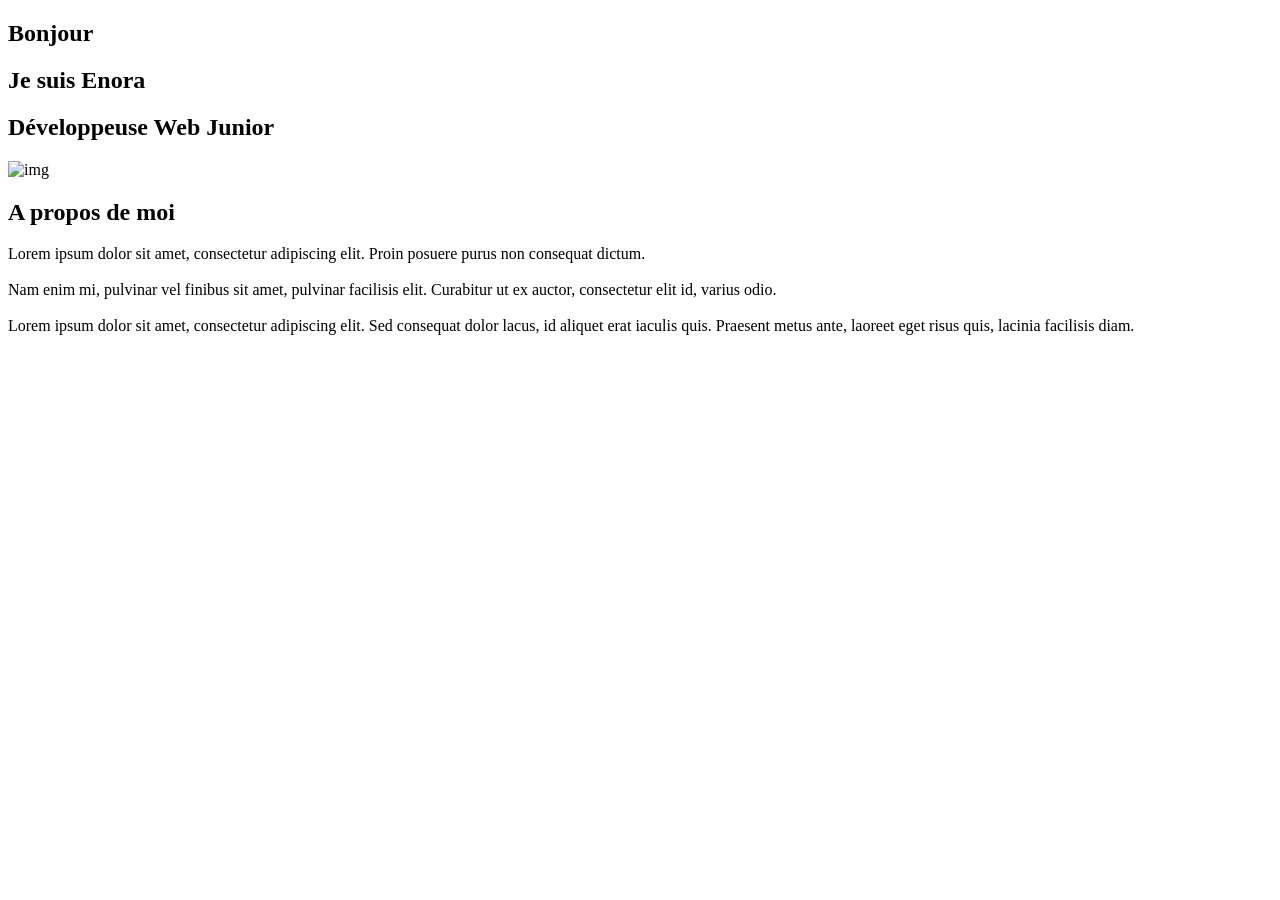
==== index.html @ c035933b "Add app.js, index.html and style.css" ====
<!DOCTYPE html>
<html lang="en">
<head>
    <meta charset="UTF-8">
    <meta http-equiv="X-UA-Compatible" content="IE=edge">
    <meta name="viewport" content="width=device-width, initial-scale=1.0">
    <link rel="stylesheet" href="style.css">
    <title>Enora Lafforgue - Portfolio</title>
</head>
<body>
    <!-- Hero Section -->
    <section id='hero'>
        <div class="hero container">
            <div>
                <h1>Bonjour</h1>
                <h1>Je suis Enora</h1>
                <h2>Développeuse Web Junior</h2>
            </div>
        </div>
    </section>
    <!-- End Hero Section -->

    <!-- About Section -->
    <section id="about">
        <div class="about container">
            <div class="col-lef">
                <div class="about-img">
                    <img src="./img/enora_lafforgue.JPG" alt="img">
                </div>
            </div>
            <div class="col-right">
                <h1 class="section-title">A propos de moi</h1>
                <p>Lorem ipsum dolor sit amet, consectetur adipiscing elit. 
                    Proin posuere purus non consequat dictum. <br><br>
                    Nam enim mi, pulvinar vel finibus sit amet, pulvinar facilisis elit. 
                    Curabitur ut ex auctor, consectetur elit id, varius odio.<br><br>
                    Lorem ipsum dolor sit amet, consectetur adipiscing elit. 
                    Sed consequat dolor lacus, id aliquet erat iaculis quis. 
                    Praesent metus ante, laoreet eget risus quis, lacinia facilisis diam. 
                </p>
            </div>
        </div>
    </section>
    <!-- End About Section -->
</body>
</html>
---- style.css ----
/* Hero Section */

/* End Hero Section */
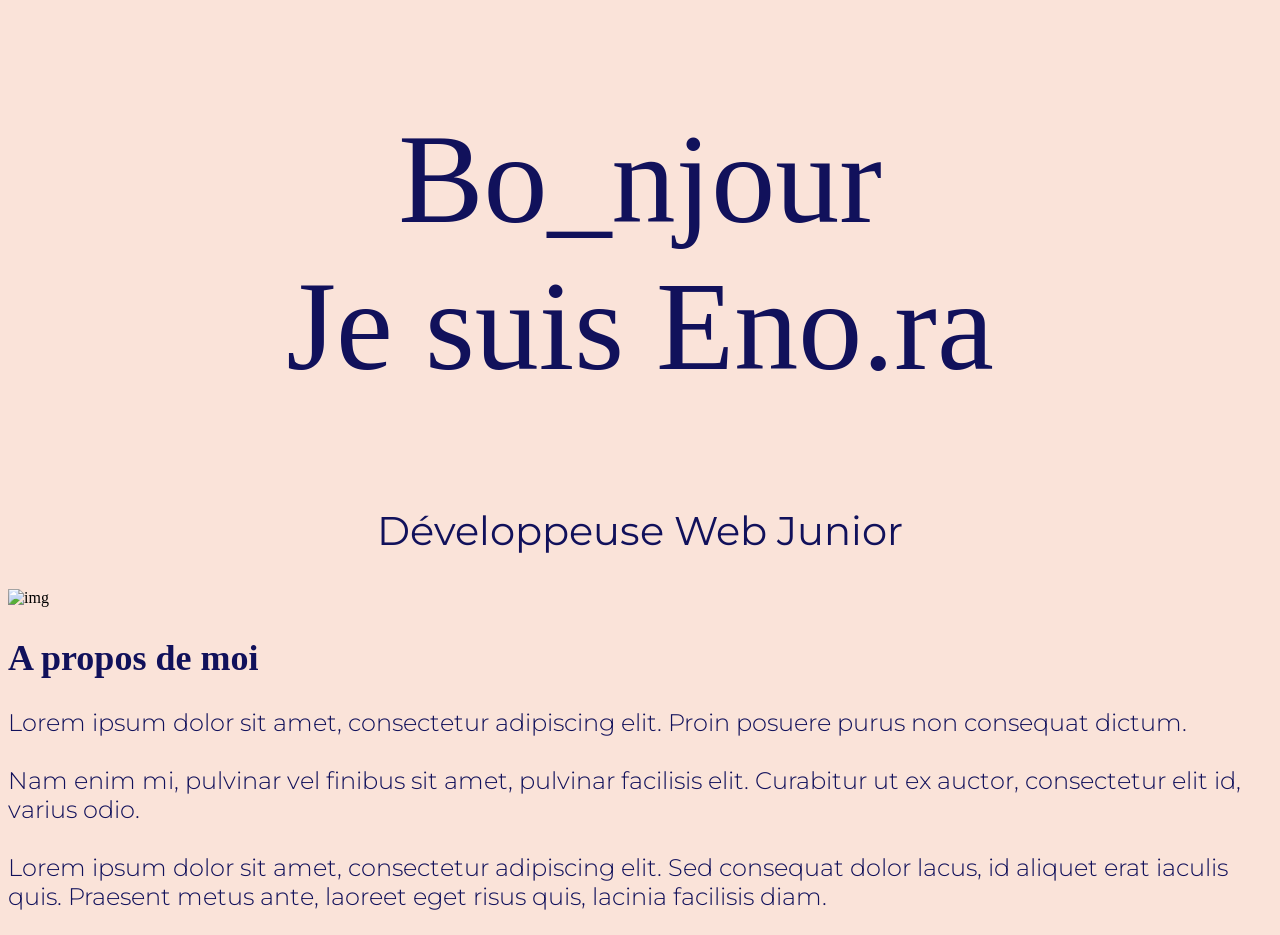
==== commit a752e25b: "Update index.html" ====
--- a/index.html
+++ b/index.html
@@ -12,8 +12,7 @@
     <section id='hero'>
         <div class="hero container">
             <div>
-                <h1>Bonjour</h1>
-                <h1>Je suis Enora</h1>
+                <h1>Bo_njour<br>Je suis Eno.ra</h1>
                 <h2>Développeuse Web Junior</h2>
             </div>
         </div>
@@ -42,5 +41,11 @@
         </div>
     </section>
     <!-- End About Section -->
+
+    <!-- Projects Section -->
+    <section id="projects">
+        
+    </section>
+    <!-- End Projects Section -->
 </body>
-</html>+</html>
--- a/style.css
+++ b/style.css
@@ -1,3 +1,68 @@
+@import url('https://fonts.googleapis.com/css2?family=Montserrat:wght@300;400;500;700&display=swap');
+
+/* Webfont: Reborn */
+@font-face {
+    font-family: 'Reborn';
+    src: url('./fonts/Reborn.eot'); /* IE9 Compat Modes */
+    src: url('./fonts/Reborn.eot?#iefix') format('embedded-opentype'), /* IE6-IE8 */
+         url('./fonts/Reborn.woff') format('woff'), /* Modern Browsers */
+         url('./fonts/Reborn.ttf') format('truetype'); /* Safari, Android, iOS */
+             font-style: normal;
+    font-weight: normal;
+    text-rendering: optimizeLegibility;
+}
+
+/* Webfont: Faune */
+@font-face {
+    font-family: 'Faune';
+    src: url('./fonts/faune.text-bold.ttf') format('truetype'); /* Safari, Android, iOS */
+             font-style: normal;
+    font-weight: normal;
+    text-rendering: optimizeLegibility;
+}
+body{
+    background: #FAE3D9;
+}
+
+
 /* Hero Section */
+#hero{
+    background-image: url("./img/bg.png");
+}
+#hero .hero{
+    max-width: 100%;
+    max-height: 100%;
+}
 
-/* End Hero Section */+#hero h1{
+    font-family: 'Reborn';
+    color: #11115B;
+    font-weight: 400;
+    font-size: 128px;
+    text-align: center;
+}
+
+#hero h2{
+    font-family: 'Montserrat', sans-serif;
+    color: #11115B;
+    font-weight: 400;
+    font-size: 40px;
+    text-align: center;
+}
+/* End Hero Section */
+
+/* About Section */
+#about h1{
+    font-family: 'Faune';
+    font-weight: 700;
+    font-size: 36px;
+    color: #11115B;
+}
+#about p{
+    font-family: 'Montserrat', sans-serif;
+    font-weight: 300;
+    font-size: 24px;
+    color: #11115B;
+}
+
+/* End About Section */
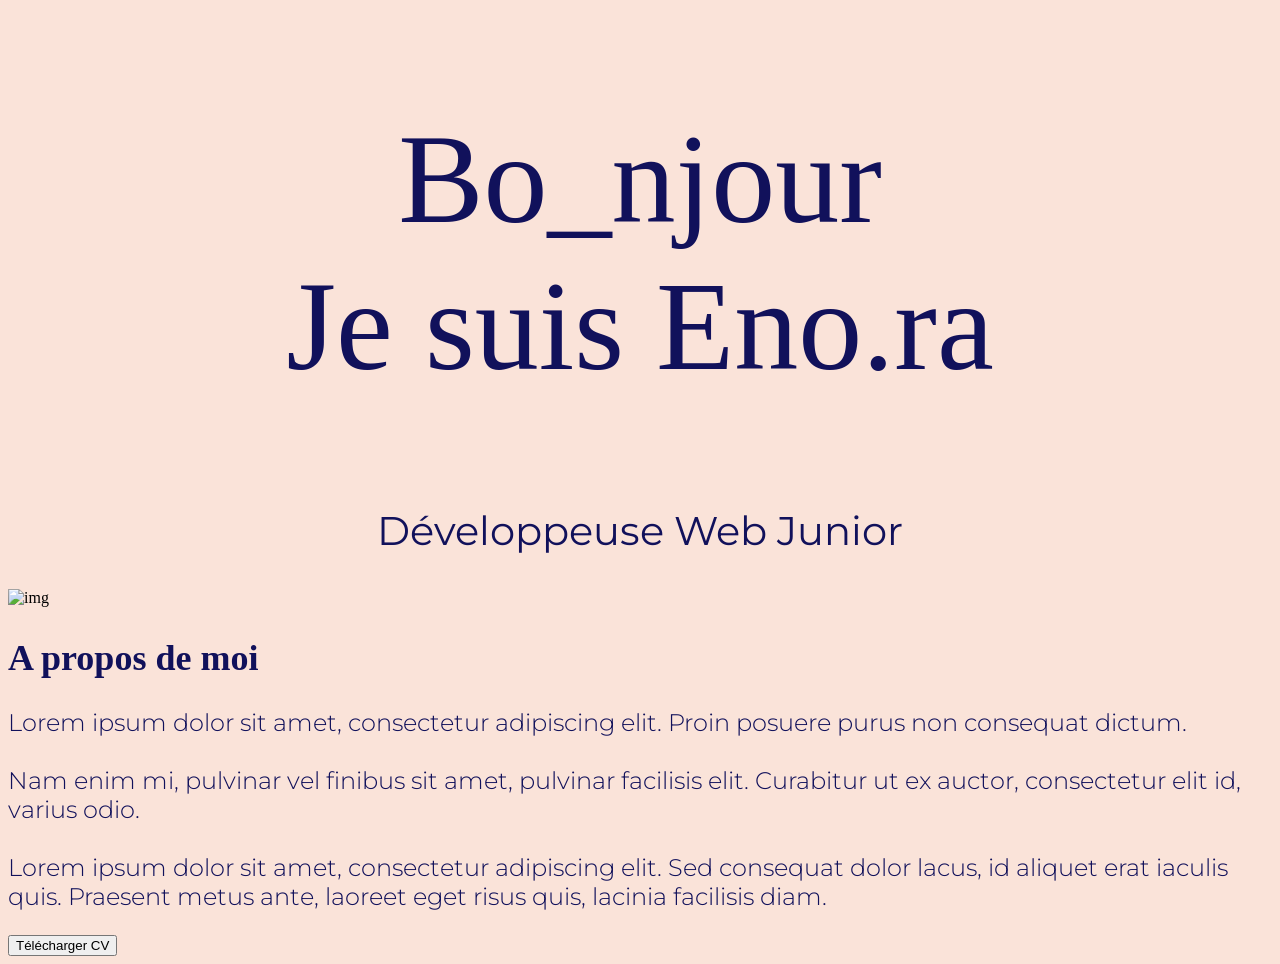
==== commit e5ed627e: "Update index.html" ====
--- a/index.html
+++ b/index.html
@@ -37,6 +37,7 @@
                     Sed consequat dolor lacus, id aliquet erat iaculis quis. 
                     Praesent metus ante, laoreet eget risus quis, lacinia facilisis diam. 
                 </p>
+                <button>Télécharger CV</button>
             </div>
         </div>
     </section>
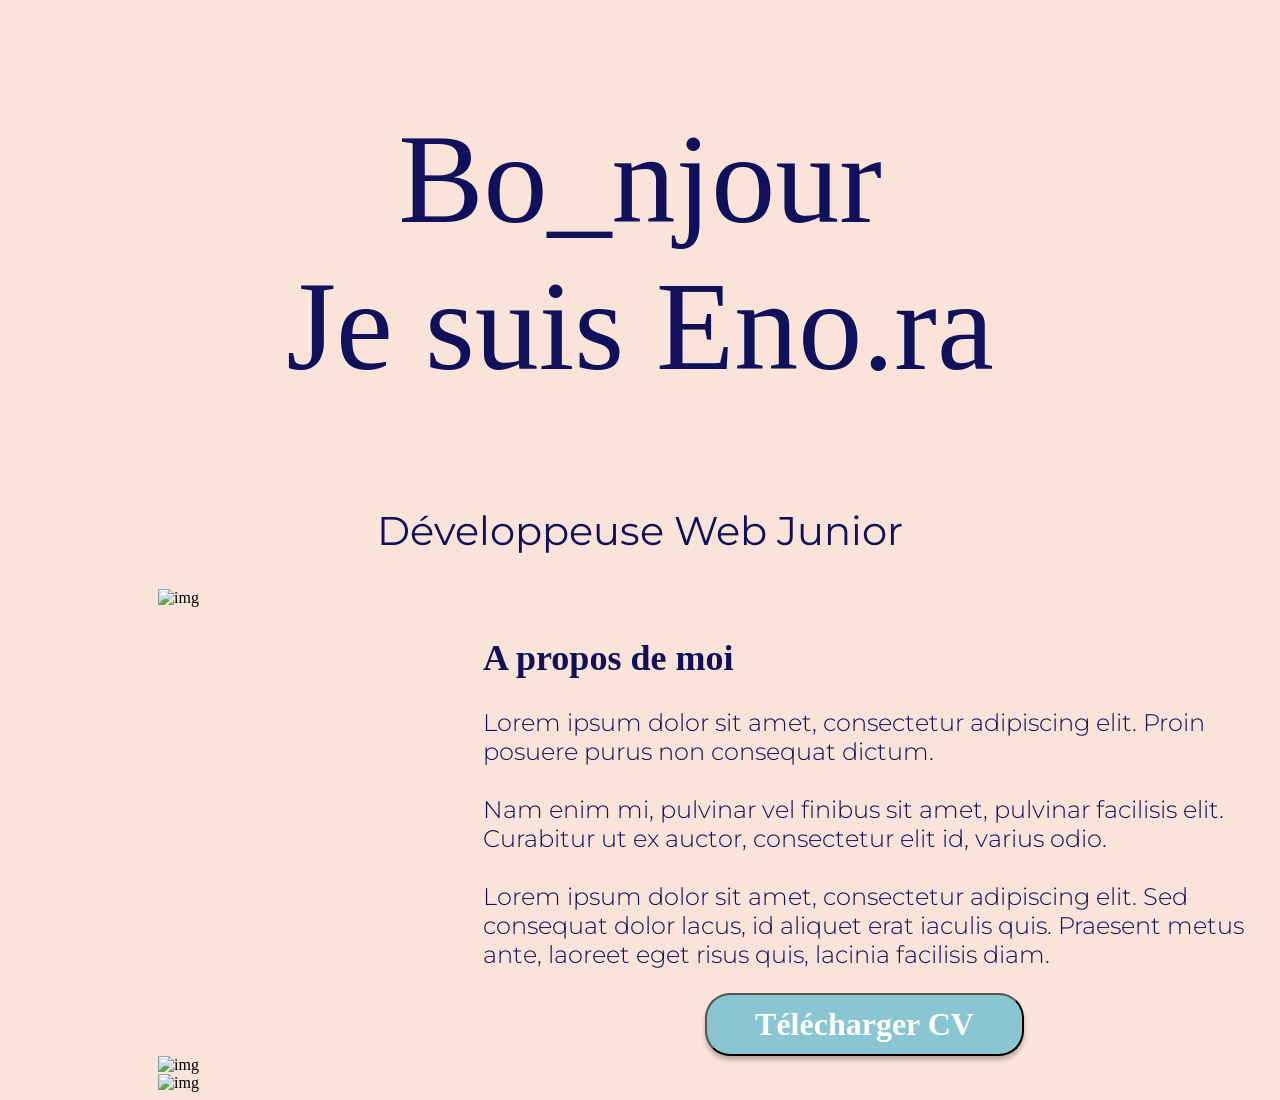
==== commit 540673cc: "Update index.html" ====
--- a/index.html
+++ b/index.html
@@ -22,22 +22,24 @@
     <!-- About Section -->
     <section id="about">
         <div class="about container">
-            <div class="col-lef">
-                <div class="about-img">
-                    <img src="./img/enora_lafforgue.JPG" alt="img">
-                </div>
+            <div class="about-img">
+                <img src="./img/enora_lafforgue.JPG" alt="img">
             </div>
-            <div class="col-right">
-                <h1 class="section-title">A propos de moi</h1>
-                <p>Lorem ipsum dolor sit amet, consectetur adipiscing elit. 
-                    Proin posuere purus non consequat dictum. <br><br>
-                    Nam enim mi, pulvinar vel finibus sit amet, pulvinar facilisis elit. 
-                    Curabitur ut ex auctor, consectetur elit id, varius odio.<br><br>
-                    Lorem ipsum dolor sit amet, consectetur adipiscing elit. 
-                    Sed consequat dolor lacus, id aliquet erat iaculis quis. 
-                    Praesent metus ante, laoreet eget risus quis, lacinia facilisis diam. 
-                </p>
-                <button>Télécharger CV</button>
+            <h1 class="section-title">A propos de moi</h1>
+            <p>Lorem ipsum dolor sit amet, consectetur adipiscing elit. 
+                Proin posuere purus non consequat dictum. <br><br>
+                Nam enim mi, pulvinar vel finibus sit amet, pulvinar facilisis elit. 
+                Curabitur ut ex auctor, consectetur elit id, varius odio.<br><br>
+                Lorem ipsum dolor sit amet, consectetur adipiscing elit. 
+                Sed consequat dolor lacus, id aliquet erat iaculis quis. 
+                Praesent metus ante, laoreet eget risus quis, lacinia facilisis diam. 
+            </p>
+            <button>Télécharger CV</button>
+            <div class="about-img">
+                <img src="./img/icons8-github-60.png" alt="img">
+            </div>
+            <div class="about-img">
+                <img src="./img/icons8-linkedin-entouré-50.png" alt="img">
             </div>
         </div>
     </section>
--- a/style.css
+++ b/style.css
@@ -27,7 +27,7 @@
 
 /* Hero Section */
 #hero{
-    background-image: url("./img/bg.png");
+    /*background-image: url("./img/bg.png");*/
 }
 #hero .hero{
     max-width: 100%;
@@ -52,17 +52,39 @@
 /* End Hero Section */
 
 /* About Section */
+#about .about-img{
+    height: 100%;
+    width:100%;
+    margin-left: 150px;
+    border-radius: 10px;
+}
+
 #about h1{
     font-family: 'Faune';
     font-weight: 700;
     font-size: 36px;
     color: #11115B;
+    margin-left: 475px;
 }
+
 #about p{
     font-family: 'Montserrat', sans-serif;
     font-weight: 300;
     font-size: 24px;
     color: #11115B;
+    margin-left: 475px;
 }
 
+#about button{
+    width: 319px;
+    height: 63px;
+    background-color: #8AC6D1;
+    box-shadow: 0px 4px 4px rgba(0, 0, 0, 0.25);
+    border-radius: 25px;
+    font-family: 'Faune';
+    font-weight: 700;
+    font-size: 32px;
+    color: white;
+    margin-left: 697px;
+}
 /* End About Section */
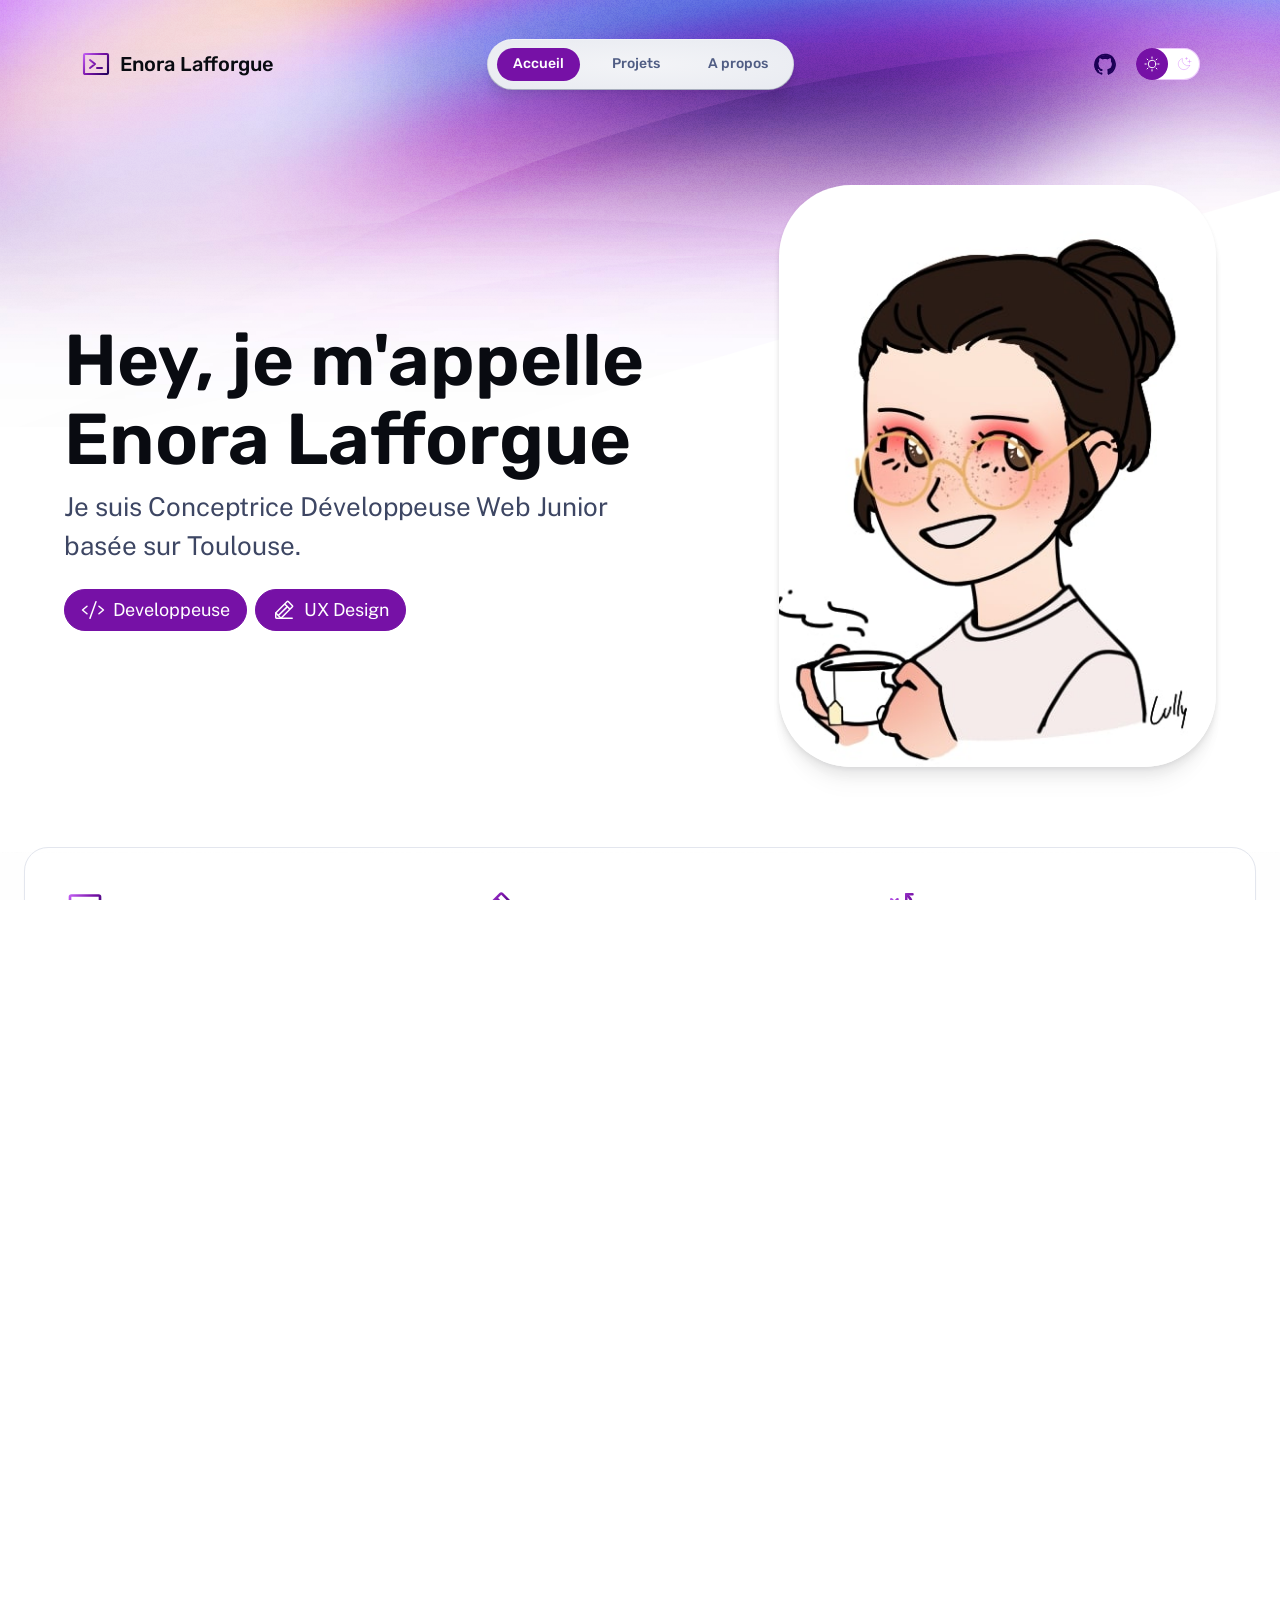
==== commit bd2309ea: "Add files via upload" ====
--- a/index.html
+++ b/index.html
@@ -1,54 +1,259 @@
-<!DOCTYPE html>
-<html lang="en">
-<head>
-    <meta charset="UTF-8">
-    <meta http-equiv="X-UA-Compatible" content="IE=edge">
-    <meta name="viewport" content="width=device-width, initial-scale=1.0">
-    <link rel="stylesheet" href="style.css">
-    <title>Enora Lafforgue - Portfolio</title>
-</head>
-<body>
-    <!-- Hero Section -->
-    <section id='hero'>
-        <div class="hero container">
-            <div>
-                <h1>Bo_njour<br>Je suis Eno.ra</h1>
-                <h2>Développeuse Web Junior</h2>
-            </div>
-        </div>
-    </section>
-    <!-- End Hero Section -->
-
-    <!-- About Section -->
-    <section id="about">
-        <div class="about container">
-            <div class="about-img">
-                <img src="./img/enora_lafforgue.JPG" alt="img">
-            </div>
-            <h1 class="section-title">A propos de moi</h1>
-            <p>Lorem ipsum dolor sit amet, consectetur adipiscing elit. 
-                Proin posuere purus non consequat dictum. <br><br>
-                Nam enim mi, pulvinar vel finibus sit amet, pulvinar facilisis elit. 
-                Curabitur ut ex auctor, consectetur elit id, varius odio.<br><br>
-                Lorem ipsum dolor sit amet, consectetur adipiscing elit. 
-                Sed consequat dolor lacus, id aliquet erat iaculis quis. 
-                Praesent metus ante, laoreet eget risus quis, lacinia facilisis diam. 
-            </p>
-            <button>Télécharger CV</button>
-            <div class="about-img">
-                <img src="./img/icons8-github-60.png" alt="img">
-            </div>
-            <div class="about-img">
-                <img src="./img/icons8-linkedin-entouré-50.png" alt="img">
-            </div>
-        </div>
-    </section>
-    <!-- End About Section -->
-
-    <!-- Projects Section -->
-    <section id="projects">
-        
-    </section>
-    <!-- End Projects Section -->
-</body>
-</html>
+<!DOCTYPE html>
+<html lang="en" class="astro-37FXCHFA">
+	<head>
+		<meta charset="UTF-8">
+<meta name="description" property="og:description" content="Portfolio de Enora Lafforgue">
+<meta name="viewport" content="width=device-width">
+<meta name="generator" content="Astro v2.2.3">
+<title>Enora Lafforgue: Portfolio</title>
+
+<link rel="icon" type="image/svg+xml" href="/favicon.svg">
+<link rel="preconnect" href="https://fonts.googleapis.com">
+<link rel="preconnect" href="https://fonts.gstatic.com" crossorigin>
+<link href="https://fonts.googleapis.com/css2?family=Public+Sans:ital,wght@0,400;0,700;1,400&family=Rubik:wght@500;600&display=swap" rel="stylesheet">
+
+<script>
+	// This code is inlined in the head to make dark mode instant & blocking.
+	const getThemePreference = () => {
+		if (typeof localStorage !== 'undefined' && localStorage.getItem('theme')) {
+			return localStorage.getItem('theme');
+		}
+		return window.matchMedia('(prefers-color-scheme: dark)').matches ? 'dark' : 'light';
+	};
+	const isDark = getThemePreference() === 'dark';
+	document.documentElement.classList[isDark ? 'add' : 'remove']('theme-dark');
+
+	if (typeof localStorage !== 'undefined') {
+		// Watch the document element and persist user preference when it changes.
+		const observer = new MutationObserver(() => {
+			const isDark = document.documentElement.classList.contains('theme-dark');
+			localStorage.setItem('theme', isDark ? 'dark' : 'light');
+		});
+		observer.observe(document.documentElement, { attributes: true, attributeFilter: ['class'] });
+	}
+</script>
+	<link rel="stylesheet" href="/_astro/404.8e7ccd6e.css" />
+<link rel="stylesheet" href="/_astro/index.95ab5b83.css" />
+<link rel="stylesheet" href="/_astro/index.d2e14741.css" />
+<link rel="stylesheet" href="/_astro/a-propos.8c3abb9f.css" />
+<link rel="stylesheet" href="/_astro/index.e0da855c.css" />
+<link rel="stylesheet" href="/_astro/a-propos.93ec11f1.css" /><script type="module">addEventListener("load",()=>document.documentElement.classList.add("loaded"));class i extends HTMLElement{constructor(){super(),this.appendChild(this.querySelector("template").content.cloneNode(!0));const e=this.querySelector("button"),t=document.getElementById("menu-content");t.hidden=!0;const n=s=>{e.setAttribute("aria-expanded",s?"true":"false"),t.hidden=!s};e.addEventListener("click",()=>n(t.hidden));const d=s=>{n(s.matches),e.hidden=s.matches},c=window.matchMedia("(min-width: 50em)");d(c),c.addEventListener("change",d)}}customElements.define("menu-button",i);class r extends HTMLElement{constructor(){super();const e=this.querySelector("button"),t=n=>{document.documentElement.classList[n?"add":"remove"]("theme-dark"),e.setAttribute("aria-pressed",String(n))};e.addEventListener("click",()=>t(!this.isDark())),t(this.isDark())}isDark(){return document.documentElement.classList.contains("theme-dark")}}customElements.define("theme-toggle",r);
+</script></head>
+	<body class="astro-37FXCHFA">
+		<div class="stack backgrounds astro-37FXCHFA">
+			<nav class="astro-DMQPWCEC">
+	<div class="menu-header astro-DMQPWCEC">
+		<a href="/" class="site-title astro-DMQPWCEC">
+			<svg xmlns="http://www.w3.org/2000/svg" width="40" height="40" viewBox="0 0 256 256" aria-hidden="true" stroke="url(#icon-gradient-2g33p4y4r)" fill="url(#icon-gradient-2g33p4y4r)" style="--size:1.6em" class="astro-PATNJMLL">
+	<g class="astro-PATNJMLL"><path fill="none" stroke-linecap="round" stroke-linejoin="round" stroke-width="16" d="m80 96 40 32-40 32m56 0h40"/><rect width="192" height="160" x="32" y="48" fill="none" stroke-linecap="round" stroke-linejoin="round" stroke-width="16.97" rx="8.5"/></g>
+	<linearGradient id="icon-gradient-2g33p4y4r" x1="23" x2="235" y1="43" y2="202" gradientUnits="userSpaceOnUse" class="astro-PATNJMLL">
+				<stop stop-color="var(--gradient-stop-1)" class="astro-PATNJMLL"></stop>
+				<stop offset=".5" stop-color="var(--gradient-stop-2)" class="astro-PATNJMLL"></stop>
+				<stop offset="1" stop-color="var(--gradient-stop-3)" class="astro-PATNJMLL"></stop>
+			</linearGradient>
+</svg>
+			Enora Lafforgue
+		</a>
+		<menu-button class="astro-DMQPWCEC">
+			<template class="astro-DMQPWCEC">
+				<button class="menu-button astro-DMQPWCEC" aria-expanded="false">
+					<span class="sr-only astro-DMQPWCEC">Menu</span>
+					<svg xmlns="http://www.w3.org/2000/svg" width="40" height="40" viewBox="0 0 256 256" aria-hidden="true" stroke="currentcolor" fill="currentcolor" class="astro-PATNJMLL">
+	<g class="astro-PATNJMLL"><path stroke-linecap="round" stroke-linejoin="round" stroke-width="16" d="M40 128h176M40 64h176M40 192h176"/></g>
+	
+</svg>
+				</button>
+			</template>
+		</menu-button>
+	</div>
+	<div id="menu-content" class="astro-DMQPWCEC">
+		<ul class="nav-items astro-DMQPWCEC">
+			<li class="astro-DMQPWCEC">
+						<a aria-current="true" class="link active astro-DMQPWCEC" href="/">
+							Accueil
+						</a>
+					</li><li class="astro-DMQPWCEC">
+						<a class="link astro-DMQPWCEC" href="/projets/">
+							Projets
+						</a>
+					</li><li class="astro-DMQPWCEC">
+						<a class="link astro-DMQPWCEC" href="/a-propos/">
+							A propos
+						</a>
+					</li>
+		</ul>
+		<div class="menu-footer astro-DMQPWCEC">
+			<div class="socials astro-DMQPWCEC">
+				<a href="https://github.com/EnoLaf" class="social astro-DMQPWCEC">
+							<span class="sr-only astro-DMQPWCEC">GitHub</span>
+							<svg xmlns="http://www.w3.org/2000/svg" width="40" height="40" viewBox="0 0 256 256" aria-hidden="true" stroke="currentcolor" fill="currentcolor" class="astro-PATNJMLL">
+	<g class="astro-PATNJMLL"><g stroke-linecap="round" stroke-linejoin="round"><path fill="none" stroke-width="14.7" d="M55.7 167.2c13.9 1 21.3 13.1 22.2 14.6 4.2 7.2 10.4 9.6 18.3 7.1l1.1-3.4a60.3 60.3 0 0 1-25.8-11.9c-12-10.1-18-25.6-18-46.3"/><path fill="none" stroke-width="16" d="M61.4 205.1a24.5 24.5 0 0 1-3-6.1c-3.2-7.9-7.1-10.6-7.8-11.1l-1-.6c-2.4-1.6-9.5-6.5-7.2-13.9 1.4-4.5 6-7.2 12.3-7.2h.8c4 .3 7.6 1.5 10.7 3.2-9.1-10.1-13.6-24.3-13.6-42.3 0-11.3 3.5-21.7 10.1-30.4A46.7 46.7 0 0 1 65 67.3a8.3 8.3 0 0 1 5-4.7c2.8-.9 13.3-2.7 33.2 9.9a105 105 0 0 1 50.5 0c19.9-12.6 30.4-10.8 33.2-9.9 2.3.7 4.1 2.4 5 4.7 5 12.7 4 23.2 2.6 29.4 6.7 8.7 10 18.9 10 30.4 0 42.6-25.8 54.7-43.6 58.7 1.4 4.1 2.2 8.8 2.2 13.7l-.1 23.4v2.3"/><path fill="none" stroke-width="16" d="M160.9 185.7c1.4 4.1 2.2 8.8 2.2 13.7l-.1 23.4v2.3A98.6 98.6 0 1 0 61.4 205c-1.4-2.1-11.3-17.5-11.8-17.8-2.4-1.6-9.5-6.5-7.2-13.9 1.4-4.5 6-7.2 12.3-7.2h.8c4 .3 7.6 1.5 10.7 3.2-9.1-10.1-13.6-24.3-13.6-42.3 0-11.3 3.5-21.7 10.1-30.4A46.4 46.4 0 0 1 65 67.3a8.3 8.3 0 0 1 5-4.7c2.8-.9 13.3-2.7 33.2 9.9a105 105 0 0 1 50.5 0c19.9-12.6 30.4-10.8 33.2-9.9 2.3.7 4.1 2.4 5 4.7 5 12.7 4 23.2 2.6 29.4 6.7 8.7 10 18.9 10 30.4.1 42.6-25.8 54.7-43.6 58.6z"/><path fill="none" stroke-width="18.7" d="m170.1 203.3 17.3-12 17.2-18.7 9.5-26.6v-27.9l-9.5-27.5" /><path fill="none" stroke-width="22.7" d="m92.1 57.3 23.3-4.6 18.7-1.4 29.3 5.4m-110 32.6-8 16-4 21.4.6 20.3 3.4 13" /><path fill="none" stroke-width="13.3" d="M28.8 133a100 100 0 0 0 66.9 94.4v-8.7c-22.4 1.8-33-11.5-35.6-19.8-3.4-8.6-7.8-11.4-8.5-11.8"/></g></g>
+	
+</svg>
+						</a>
+			</div>
+
+			<div class="theme-toggle astro-DMQPWCEC">
+				<theme-toggle class="astro-X3PJSKD3">
+	<button class="astro-X3PJSKD3">
+		<span class="sr-only astro-X3PJSKD3">Dark theme</span>
+		<span class="icon light astro-X3PJSKD3"><svg xmlns="http://www.w3.org/2000/svg" width="40" height="40" viewBox="0 0 256 256" aria-hidden="true" stroke="currentcolor" fill="currentcolor" class="astro-PATNJMLL">
+	<g class="astro-PATNJMLL"><circle cx="128" cy="128" r="60" fill="none" stroke-linecap="round" stroke-linejoin="round" stroke-width="16"/><path fill="none" stroke-linecap="round" stroke-linejoin="round" stroke-width="16" d="M128 36V16M63 63 49 49m-13 79H16m47 65-14 14m79 13v20m65-47 14 14m13-79h20m-47-65 14-14"/></g>
+	
+</svg></span>
+		<span class="icon dark astro-X3PJSKD3"><svg xmlns="http://www.w3.org/2000/svg" width="40" height="40" viewBox="0 0 256 256" aria-hidden="true" stroke="currentcolor" fill="currentcolor" class="astro-PATNJMLL">
+	<g class="astro-PATNJMLL"><path fill="none" stroke-linecap="round" stroke-linejoin="round" stroke-width="16" d="M216 112V64m24 24h-48m-24-64v32m16-16h-32m65 113A92 92 0 0 1 103 39h0a92 92 0 1 0 114 114Z"/></g>
+	
+</svg></span>
+	</button>
+</theme-toggle>
+			</div>
+		</div>
+	</div>
+</nav>
+			
+	<div class="stack gap-20 lg:gap-48 astro-J7PV25F6">
+		<div class="wrapper stack gap-8 lg:gap-20 astro-J7PV25F6">
+			<header class="hero astro-J7PV25F6">
+				<header class="hero stack gap-4 start astro-BBE6DXRZ">
+	<div class="stack gap-2 astro-BBE6DXRZ">
+		<h1 class="title astro-BBE6DXRZ">Hey, je m&#39;appelle Enora Lafforgue</h1>
+		<p class="tagline astro-BBE6DXRZ">Je suis Conceptrice Développeuse Web Junior basée sur Toulouse.</p>
+	</div>
+	
+					<div class="roles astro-J7PV25F6">
+						<div class="pill astro-2QEYWK4B"><svg xmlns="http://www.w3.org/2000/svg" width="40" height="40" viewBox="0 0 256 256" aria-hidden="true" stroke="currentcolor" fill="currentcolor" style="--size:1.33em" class="astro-PATNJMLL">
+	<g class="astro-PATNJMLL"><path fill="none" stroke-linecap="round" stroke-linejoin="round" stroke-width="16" d="m64 88-48 40 48 40m128-80 48 40-48 40M160 40 96 216"/></g>
+	
+</svg> Developpeuse</div>
+						<div class="pill astro-2QEYWK4B"><svg xmlns="http://www.w3.org/2000/svg" width="40" height="40" viewBox="0 0 256 256" aria-hidden="true" stroke="currentcolor" fill="currentcolor" style="--size:1.33em" class="astro-PATNJMLL">
+	<g class="astro-PATNJMLL"><path fill="none" stroke-linecap="round" stroke-linejoin="round" stroke-width="16" d="M96 216H48a8 8 0 0 1-8-8v-44.7a7.9 7.9 0 0 1 2.3-5.6l120-120a8 8 0 0 1 11.4 0l44.6 44.6a8 8 0 0 1 0 11.4Zm40-152 56 56"/><path fill="none" stroke-linecap="round" stroke-linejoin="round" stroke-width="16" d="M216 216H96l-55.5-55.5M164 92l-96 96"/></g>
+	
+</svg> UX Design</div>
+					</div>
+				
+</header>
+
+				<img alt="Enora Lafforgue" width="480" height="620" src="/assets/portrait.jpg" class="astro-J7PV25F6">
+			</header>
+
+			<section class="box skills astro-AB4IHPZS">
+	<div class="stack gap-2 lg:gap-4 astro-AB4IHPZS">
+		<svg xmlns="http://www.w3.org/2000/svg" width="40" height="40" viewBox="0 0 256 256" aria-hidden="true" stroke="url(#icon-gradient-flhwgizj)" fill="url(#icon-gradient-flhwgizj)" style="--size:2.5rem" class="astro-PATNJMLL">
+	<g class="astro-PATNJMLL"><path fill="none" stroke-linecap="round" stroke-linejoin="round" stroke-width="16" d="m80 96 40 32-40 32m56 0h40"/><rect width="192" height="160" x="32" y="48" fill="none" stroke-linecap="round" stroke-linejoin="round" stroke-width="16.97" rx="8.5"/></g>
+	<linearGradient id="icon-gradient-flhwgizj" x1="23" x2="235" y1="43" y2="202" gradientUnits="userSpaceOnUse" class="astro-PATNJMLL">
+				<stop stop-color="var(--gradient-stop-1)" class="astro-PATNJMLL"></stop>
+				<stop offset=".5" stop-color="var(--gradient-stop-2)" class="astro-PATNJMLL"></stop>
+				<stop offset="1" stop-color="var(--gradient-stop-3)" class="astro-PATNJMLL"></stop>
+			</linearGradient>
+</svg>
+		<h2 class="astro-AB4IHPZS">Dev Web</h2>
+		<p class="astro-AB4IHPZS">HTML, CSS, JavaScript, Vue.js, Python, PHP, Symfony, MySql</p>
+	</div>
+	<div class="stack gap-2 lg:gap-4 astro-AB4IHPZS">
+		<svg xmlns="http://www.w3.org/2000/svg" width="40" height="40" viewBox="0 0 256 256" aria-hidden="true" stroke="url(#icon-gradient-1noskwmz9)" fill="url(#icon-gradient-1noskwmz9)" style="--size:2.5rem" class="astro-PATNJMLL">
+	<g class="astro-PATNJMLL"><path fill="none" stroke-linecap="round" stroke-linejoin="round" stroke-width="16" d="M96 216H48a8 8 0 0 1-8-8v-44.7a7.9 7.9 0 0 1 2.3-5.6l120-120a8 8 0 0 1 11.4 0l44.6 44.6a8 8 0 0 1 0 11.4Zm40-152 56 56"/><path fill="none" stroke-linecap="round" stroke-linejoin="round" stroke-width="16" d="M216 216H96l-55.5-55.5M164 92l-96 96"/></g>
+	<linearGradient id="icon-gradient-1noskwmz9" x1="23" x2="235" y1="43" y2="202" gradientUnits="userSpaceOnUse" class="astro-PATNJMLL">
+				<stop stop-color="var(--gradient-stop-1)" class="astro-PATNJMLL"></stop>
+				<stop offset=".5" stop-color="var(--gradient-stop-2)" class="astro-PATNJMLL"></stop>
+				<stop offset="1" stop-color="var(--gradient-stop-3)" class="astro-PATNJMLL"></stop>
+			</linearGradient>
+</svg>
+		<h2 class="astro-AB4IHPZS">Design</h2>
+		<p class="astro-AB4IHPZS">Figma, Framer, Blender, Aseprite</p>
+	</div>
+	<div class="stack gap-2 lg:gap-4 astro-AB4IHPZS">
+		<svg xmlns="http://www.w3.org/2000/svg" width="40" height="40" viewBox="0 0 256 256" aria-hidden="true" stroke="url(#icon-gradient-2nhjmadny)" fill="url(#icon-gradient-2nhjmadny)" style="--size:2.5rem" class="astro-PATNJMLL">
+	<g class="astro-PATNJMLL"><circle cx="68" cy="188" r="28" fill="none" stroke-linecap="round" stroke-linejoin="round" stroke-width="16"/><path fill="none" stroke-linecap="round" stroke-linejoin="round" stroke-width="16" d="m40 72 40 40m0-40-40 40m136 56 40 40m0-40-40 40M136 80V40h40"/><path fill="none" stroke-linecap="round" stroke-linejoin="round" stroke-width="16" d="m136 40 16 16c40 40 8 88-24 96"/></g>
+	<linearGradient id="icon-gradient-2nhjmadny" x1="23" x2="235" y1="43" y2="202" gradientUnits="userSpaceOnUse" class="astro-PATNJMLL">
+				<stop stop-color="var(--gradient-stop-1)" class="astro-PATNJMLL"></stop>
+				<stop offset=".5" stop-color="var(--gradient-stop-2)" class="astro-PATNJMLL"></stop>
+				<stop offset="1" stop-color="var(--gradient-stop-3)" class="astro-PATNJMLL"></stop>
+			</linearGradient>
+</svg>
+		<h2 class="astro-AB4IHPZS">Autre</h2>
+		<p class="astro-AB4IHPZS">Arduino, Jira, Trello, Confluence</p>
+	</div>
+</section>
+		</div>
+
+		<main class="wrapper stack gap-20 lg:gap-48 astro-J7PV25F6">
+			<section class="section with-background with-cta astro-J7PV25F6">
+				<header class="section-header stack gap-2 lg:gap-4 astro-J7PV25F6">
+					<h3 class="astro-J7PV25F6">Mes derniers projets</h3>
+					<p class="astro-J7PV25F6">Découvrez mes derniers projets réalisés en cours ou pour moi-même.</p>
+				</header>
+
+				<div class="gallery astro-J7PV25F6">
+					<ul class="grid offset astro-VC5TSDMU">
+	<li class="astro-J7PV25F6">
+									<a class="card astro-LGKM4U2A" href="/projets/paw">
+	<span class="title astro-LGKM4U2A">PAW</span>
+	<img src="/assets/paw_logo.png" alt="Paw logo" loading="lazy" decoding="async" class="astro-LGKM4U2A">
+</a>
+								</li><li class="astro-J7PV25F6">
+									<a class="card astro-LGKM4U2A" href="/projets/loceat">
+	<span class="title astro-LGKM4U2A">Loc&#39;Eat</span>
+	<img src="/assets/loceat_logo.png" alt="Loc'Eat Logo" loading="lazy" decoding="async" class="astro-LGKM4U2A">
+</a>
+								</li><li class="astro-J7PV25F6">
+									<a class="card astro-LGKM4U2A" href="/projets/pal">
+	<span class="title astro-LGKM4U2A">PAL</span>
+	<img src="/assets/pal_logo.png" alt="PAL logo" loading="lazy" decoding="async" class="astro-LGKM4U2A">
+</a>
+								</li><li class="astro-J7PV25F6">
+									<a class="card astro-LGKM4U2A" href="/projets/les-cours-forrest">
+	<span class="title astro-LGKM4U2A">Les Cours Forrest</span>
+	<img src="/assets/forrest_logo.png" alt="Les Cours Forrest Logo" loading="lazy" decoding="async" class="astro-LGKM4U2A">
+</a>
+								</li>
+</ul>
+				</div>
+
+				<div class="cta astro-J7PV25F6">
+					<a href="/projets/" class="astro-BALV45LP">
+						Voir Plus
+						<svg xmlns="http://www.w3.org/2000/svg" width="40" height="40" viewBox="0 0 256 256" aria-hidden="true" stroke="currentcolor" fill="currentcolor" style="--size:1.2em" class="astro-PATNJMLL">
+	<g class="astro-PATNJMLL"><path fill="none" stroke-linecap="round" stroke-linejoin="round" stroke-width="16" d="M40 128h176m-72-72 72 72-72 72"/></g>
+	
+</svg>
+					</a>
+				</div>
+			</section>
+
+		</main>
+
+		<aside class="astro-RCDZUQ3A">
+	<h2 class="astro-RCDZUQ3A">Envie de travailler avec moi?</h2>
+	<a href="mailto:enora.lafforgue@gmail.com" class="astro-BALV45LP">
+		Contactez moi
+		<svg xmlns="http://www.w3.org/2000/svg" width="40" height="40" viewBox="0 0 256 256" aria-hidden="true" stroke="currentcolor" fill="currentcolor" style="--size:1.2em" class="astro-PATNJMLL">
+	<g class="astro-PATNJMLL"><path fill="none" stroke-linecap="round" stroke-linejoin="round" stroke-width="16" d="M210.3 35.9 23.9 88.4a8 8 0 0 0-1.2 15l85.6 40.5a7.8 7.8 0 0 1 3.8 3.8l40.5 85.6a8 8 0 0 0 15-1.2l52.5-186.4a7.9 7.9 0 0 0-9.8-9.8Zm-99.4 109.2 45.2-45.2"/></g>
+	
+</svg>
+	</a>
+</aside>
+	</div>
+
+			<footer class="astro-SZ7XMLTE">
+	<div class="group astro-SZ7XMLTE">
+		<p class="astro-SZ7XMLTE">
+			Designed & Developed in Portland with <a href="https://astro.build/" class="astro-SZ7XMLTE">Astro</a>
+			<svg xmlns="http://www.w3.org/2000/svg" width="40" height="40" viewBox="0 0 256 256" aria-hidden="true" stroke="currentcolor" fill="currentcolor" style="--size:1.2em" class="astro-PATNJMLL">
+	<g class="astro-PATNJMLL"><path fill="none" stroke-linecap="round" stroke-linejoin="round" stroke-width="16" d="M94.1 184.6c-11.4 33.9-56.6 33.9-56.6 33.9s0-45.2 33.9-56.6m124.5-56.5L128 173.3 82.7 128l67.9-67.9C176.3 34.4 202 34.7 213 36.3a7.8 7.8 0 0 1 6.7 6.7c1.6 11 1.9 36.7-23.8 62.4Z"/><path fill="none" stroke-linecap="round" stroke-linejoin="round" stroke-width="16" d="M184.6 116.7v64.6a8 8 0 0 1-2.4 5.6l-32.3 32.4a8 8 0 0 1-13.5-4.1l-8.4-41.9m11.3-101.9H74.7a8 8 0 0 0-5.6 2.4l-32.4 32.3a8 8 0 0 0 4.1 13.5l41.9 8.4"/></g>
+	
+</svg>
+		</p>
+		<p class="astro-SZ7XMLTE">&copy; 2023 Enora Lafforgue</p>
+	</div>
+	<p class="socials astro-SZ7XMLTE">
+		<a href="https://github.com/EnoLaf" class="astro-SZ7XMLTE"> GitHub</a>
+	</p>
+</footer>
+		</div>
+
+		
+
+		
+	</body>
+</html>
--- a/_astro/404.8e7ccd6e.css
+++ b/_astro/404.8e7ccd6e.css
@@ -0,0 +1 @@
+:root{--gray-0: #090b11;--gray-50: #141925;--gray-100: #283044;--gray-200: #3d4663;--gray-300: #505d84;--gray-400: #6474a2;--gray-500: #8490b5;--gray-600: #a3acc8;--gray-700: #c3cadb;--gray-800: #e3e6ee;--gray-900: #f3f4f7;--gray-999-basis: 0, 0%, 100%;--gray-999_40: hsla(var(--gray-999-basis), .4);--gray-999: #ffffff;--accent-light: #c561f6;--accent-regular: #7611a6;--accent-dark: #1c0056;--accent-overlay: hsla(280, 89%, 67%, .33);--accent-subtle-overlay: var(--accent-overlay);--accent-text-over: var(--gray-999);--link-color: var(--accent-regular);--gradient-stop-1: var(--accent-light);--gradient-stop-2: var(--accent-regular);--gradient-stop-3: var(--accent-dark);--gradient-subtle: linear-gradient(150deg, var(--gray-900) 19%, var(--gray-999) 150%);--gradient-accent: linear-gradient( 150deg, var(--gradient-stop-1), var(--gradient-stop-2), var(--gradient-stop-3) );--gradient-accent-orange: linear-gradient( 150deg, #ca7879, var(--accent-regular), var(--accent-dark) );--gradient-stroke: linear-gradient(180deg, var(--gray-900), var(--gray-700));--shadow-sm: 0px 6px 3px rgba(9, 11, 17, .01), 0px 4px 2px rgba(9, 11, 17, .01), 0px 2px 2px rgba(9, 11, 17, .02), 0px 0px 1px rgba(9, 11, 17, .03);--shadow-md: 0px 28px 11px rgba(9, 11, 17, .01), 0px 16px 10px rgba(9, 11, 17, .03), 0px 7px 7px rgba(9, 11, 17, .05), 0px 2px 4px rgba(9, 11, 17, .06);--shadow-lg: 0px 62px 25px rgba(9, 11, 17, .01), 0px 35px 21px rgba(9, 11, 17, .05), 0px 16px 16px rgba(9, 11, 17, .1), 0px 4px 9px rgba(9, 11, 17, .12);--text-sm: .875rem;--text-base: 1rem;--text-md: 1.125rem;--text-lg: 1.25rem;--text-xl: 1.625rem;--text-2xl: 2.125rem;--text-3xl: 2.625rem;--text-4xl: 3.5rem;--text-5xl: 4.5rem;--font-system: system-ui, -apple-system, BlinkMacSystemFont, "Segoe UI", Roboto, Oxygen, Ubuntu, Cantarell, "Open Sans", "Helvetica Neue", sans-serif;--font-body: "Public Sans", var(--font-system);--font-brand: Rubik, var(--font-system);--theme-transition: .2s ease-in-out}:root.theme-dark{--gray-0: #ffffff;--gray-50: #f3f4f7;--gray-100: #e3e6ee;--gray-200: #c3cadb;--gray-300: #a3acc8;--gray-400: #8490b5;--gray-500: #6474a2;--gray-600: #505d84;--gray-700: #3d4663;--gray-800: #283044;--gray-900: #141925;--gray-999-basis: 225, 31%, 5%;--gray-999: #090b11;--accent-light: #1c0056;--accent-regular: #7611a6;--accent-dark: #c561f6;--accent-overlay: hsla(280, 89%, 67%, .33);--accent-subtle-overlay: hsla(281, 81%, 36%, .33);--accent-text-over: var(--gray-0);--link-color: var(--accent-dark);--gradient-stop-1: #4c11c6;--gradient-subtle: linear-gradient(150deg, var(--gray-900) 19%, var(--gray-999) 81%);--gradient-accent-orange: linear-gradient( 150deg, #ca7879, var(--accent-regular), var(--accent-light) );--gradient-stroke: linear-gradient(180deg, var(--gray-600), var(--gray-800));--shadow-sm: 0px 6px 3px rgba(255, 255, 255, .01), 0px 4px 2px rgba(255, 255, 255, .01), 0px 2px 2px rgba(255, 255, 255, .02), 0px 0px 1px rgba(255, 255, 255, .03);--shadow-md: 0px 28px 11px rgba(255, 255, 255, .01), 0px 16px 10px rgba(255, 255, 255, .03), 0px 7px 7px rgba(255, 255, 255, .05), 0px 2px 4px rgba(255, 255, 255, .06);--shadow-lg: 0px 62px 25px rgba(255, 255, 255, .01), 0px 35px 21px rgba(255, 255, 255, .05), 0px 16px 16px rgba(255, 255, 255, .1), 0px 4px 9px rgba(255, 255, 255, .12)}html,body{height:100%;overflow-x:hidden}body{background-color:var(--gray-999);color:var(--gray-200);font-family:var(--font-body);-webkit-font-smoothing:antialiased;line-height:1.5}*,*:after,*:before{box-sizing:border-box;margin:0}img{max-width:100%;height:auto}a{color:var(--link-color)}h1,h2,h3,h4,h5{line-height:1.1;font-family:var(--font-brand);font-weight:600;color:var(--gray-100)}h1{font-size:var(--text-5xl)}h2{font-size:var(--text-4xl)}h3{font-size:var(--text-3xl)}h4{font-size:var(--text-2xl)}h5{font-size:var(--text-xl)}.sr-only{position:absolute;width:1px;height:1px;padding:0;margin:-1px;overflow:hidden;clip:rect(0,0,0,0);white-space:nowrap;border-width:0}.wrapper{width:100%;max-width:83rem;margin-inline:auto;padding-inline:1.5rem}.stack{display:flex;flex-direction:column}.gap-2{gap:.5rem}.gap-4{gap:1rem}.gap-8{gap:2rem}.gap-10{gap:2.5rem}.gap-15{gap:3.75rem}.gap-20{gap:5rem}.gap-30{gap:7.5rem}.gap-48{gap:12rem}@media (min-width: 50em){.lg\:gap-2{gap:.5rem}.lg\:gap-4{gap:1rem}.lg\:gap-8{gap:2rem}.lg\:gap-10{gap:2.5rem}.lg\:gap-15{gap:3.75rem}.lg\:gap-20{gap:5rem}.lg\:gap-30{gap:7.5rem}.lg\:gap-48{gap:12rem}}button:where(.astro-X3PJSKD3){display:flex;border:0;border-radius:999rem;padding:0;background-color:var(--gray-999);box-shadow:inset 0 0 0 1px var(--accent-overlay);cursor:pointer}.icon:where(.astro-X3PJSKD3){z-index:1;position:relative;display:flex;padding:.5rem;width:2rem;height:2rem;font-size:1rem;color:var(--accent-overlay)}.icon:where(.astro-X3PJSKD3).light:before{content:"";z-index:-1;position:absolute;inset:0;background-color:var(--accent-regular);border-radius:999rem}.theme-dark .icon:where(.astro-X3PJSKD3).light:before{transform:translate(100%)}.theme-dark .icon:where(.astro-X3PJSKD3).dark,html:not(.theme-dark) .icon:where(.astro-X3PJSKD3).light,button:where(.astro-X3PJSKD3)[aria-pressed=false] .icon:where(.astro-X3PJSKD3).light{color:var(--accent-text-over)}@media (prefers-reduced-motion: no-preference){.icon:where(.astro-X3PJSKD3),.icon:where(.astro-X3PJSKD3).light:before{transition:transform var(--theme-transition),color var(--theme-transition)}}@media (forced-colors: active){.icon:where(.astro-X3PJSKD3).light:before{background-color:SelectedItem}}nav:where(.astro-DMQPWCEC){z-index:9999;position:relative;font-family:var(--font-brand);font-weight:500;margin-bottom:3.5rem}.menu-header:where(.astro-DMQPWCEC){display:flex;justify-content:space-between;gap:.5rem;padding:1.5rem}.site-title:where(.astro-DMQPWCEC){display:flex;gap:.5rem;align-items:center;line-height:1.1;color:var(--gray-0);text-decoration:none}.menu-button:where(.astro-DMQPWCEC){position:relative;display:flex;border:0;border-radius:999rem;padding:.5rem;font-size:1.5rem;color:var(--gray-300);background:radial-gradient(var(--gray-900),var(--gray-800) 150%);box-shadow:var(--shadow-md)}.menu-button:where(.astro-DMQPWCEC)[aria-expanded=true]{color:var(--gray-0);background:linear-gradient(180deg,var(--gray-600),transparent),radial-gradient(var(--gray-900),var(--gray-800) 150%)}.menu-button:where(.astro-DMQPWCEC)[hidden]{display:none}.menu-button:where(.astro-DMQPWCEC):before{position:absolute;inset:-1px;content:"";background:var(--gradient-stroke);border-radius:999rem;z-index:-1}#menu-content:where(.astro-DMQPWCEC){position:absolute;left:0;right:0}.nav-items:where(.astro-DMQPWCEC){margin:0;display:flex;flex-direction:column;gap:1rem;font-size:var(--text-md);line-height:1.2;list-style:none;padding:2rem;background-color:var(--gray-999);border-bottom:1px solid var(--gray-800)}.link:where(.astro-DMQPWCEC){display:inline-block;color:var(--gray-300);text-decoration:none}.link:where(.astro-DMQPWCEC).active{color:var(--gray-0)}.menu-footer:where(.astro-DMQPWCEC){--icon-size: var(--text-xl);--icon-padding: .5rem;display:flex;justify-content:space-between;gap:.75rem;padding:1.5rem 2rem 1.5rem 1.5rem;background-color:var(--gray-999);border-radius:0 0 .75rem .75rem;box-shadow:var(--shadow-lg)}.socials:where(.astro-DMQPWCEC){display:flex;flex-wrap:wrap;gap:.625rem;font-size:var(--icon-size)}.social:where(.astro-DMQPWCEC){display:flex;padding:var(--icon-padding);text-decoration:none;color:var(--accent-dark);transition:color var(--theme-transition)}.social:where(.astro-DMQPWCEC):hover,.social:where(.astro-DMQPWCEC):focus{color:var(--accent-text-over)}.theme-toggle:where(.astro-DMQPWCEC){display:flex;align-items:center;height:calc(var(--icon-size) + 2 * var(--icon-padding))}@media (min-width: 50em){nav:where(.astro-DMQPWCEC){display:grid;grid-template-columns:1fr auto 1fr;align-items:center;padding:2.5rem 5rem;gap:1rem}.menu-header:where(.astro-DMQPWCEC){padding:0}.site-title:where(.astro-DMQPWCEC){font-size:var(--text-lg)}#menu-content:where(.astro-DMQPWCEC){display:contents}.nav-items:where(.astro-DMQPWCEC){position:relative;flex-direction:row;font-size:var(--text-sm);border-radius:999rem;border:0;padding:.5rem .5625rem;background:radial-gradient(var(--gray-900),var(--gray-800) 150%);box-shadow:var(--shadow-md)}.nav-items:where(.astro-DMQPWCEC):before{position:absolute;inset:-1px;content:"";background:var(--gradient-stroke);border-radius:999rem;z-index:-1}.link:where(.astro-DMQPWCEC){padding:.5rem 1rem;border-radius:999rem;transition:color var(--theme-transition),background-color var(--theme-transition)}.link:where(.astro-DMQPWCEC):hover,.link:where(.astro-DMQPWCEC):focus{color:var(--gray-100);background-color:var(--accent-subtle-overlay)}.link:where(.astro-DMQPWCEC).active{color:var(--accent-text-over);background-color:var(--accent-regular)}.menu-footer:where(.astro-DMQPWCEC){--icon-padding: .375rem;justify-self:flex-end;align-items:center;padding:0;background-color:transparent;box-shadow:none}.socials:where(.astro-DMQPWCEC){display:none}}@media (min-width: 60em){.socials:where(.astro-DMQPWCEC){display:flex;justify-content:flex-end;gap:0}}@media (forced-colors: active){.link:where(.astro-DMQPWCEC).active{color:SelectedItem}}footer:where(.astro-SZ7XMLTE){display:flex;flex-direction:column;gap:3rem;margin-top:auto;padding:3rem 2rem;text-align:center;color:var(--gray-400);font-size:var(--text-sm)}footer:where(.astro-SZ7XMLTE) a:where(.astro-SZ7XMLTE){color:var(--gray-400);text-decoration:1px solid underline transparent;text-underline-offset:.25em;transition:text-decoration-color var(--theme-transition)}footer:where(.astro-SZ7XMLTE) a:where(.astro-SZ7XMLTE):hover,footer:where(.astro-SZ7XMLTE) a:where(.astro-SZ7XMLTE):focus{text-decoration-color:currentColor}.group:where(.astro-SZ7XMLTE){display:flex;flex-direction:column;gap:.5rem}.socials:where(.astro-SZ7XMLTE){display:flex;justify-content:center;gap:1rem;flex-wrap:wrap}@media (min-width: 50em){footer:where(.astro-SZ7XMLTE){flex-direction:row;justify-content:space-between;padding:2.5rem 5rem}.group:where(.astro-SZ7XMLTE){flex-direction:row;gap:1rem;flex-wrap:wrap}.socials:where(.astro-SZ7XMLTE){justify-content:flex-end}}:root{--_placeholder-bg: linear-gradient(transparent, transparent);--bg-image-main: url(/assets/backgrounds/bg-main-light-800w.jpg);--bg-image-main-curves: url(/assets/backgrounds/bg-main-light.svg);--bg-image-subtle-1: var(--_placeholder-bg);--bg-image-subtle-2: var(--_placeholder-bg);--bg-image-footer: var(--_placeholder-bg);--bg-svg-blend-mode: overlay;--bg-blend-mode: darken;--bg-image-aspect-ratio: 2.25;--bg-scale: 1.68;--bg-aspect-ratio: calc(var(--bg-image-aspect-ratio) / var(--bg-scale));--bg-gradient-size: calc(var(--bg-scale) * 100%)}:root.theme-dark{--bg-image-main: url(/assets/backgrounds/bg-main-dark-800w.jpg);--bg-image-main-curves: url(/assets/backgrounds/bg-main-dark.svg);--bg-svg-blend-mode: darken;--bg-blend-mode: lighten}:root.loaded{--bg-image-subtle-1: url(/assets/backgrounds/bg-subtle-1-light-800w.jpg);--bg-image-subtle-2: url(/assets/backgrounds/bg-subtle-2-light-800w.jpg);--bg-image-footer: url(/assets/backgrounds/bg-footer-light-800w.jpg)}:root.loaded.theme-dark{--bg-image-subtle-1: url(/assets/backgrounds/bg-subtle-1-dark-800w.jpg);--bg-image-subtle-2: url(/assets/backgrounds/bg-subtle-2-dark-800w.jpg);--bg-image-footer: url(/assets/backgrounds/bg-footer-dark-800w.jpg)}@media (min-width: 50em){:root{--bg-scale: 1;--bg-image-main: url(/assets/backgrounds/bg-main-light-1440w.jpg)}:root.theme-dark{--bg-image-main: url(/assets/backgrounds/bg-main-dark-1440w.jpg)}:root.loaded{--bg-image-subtle-1: url(/assets/backgrounds/bg-subtle-1-light-1440w.jpg);--bg-image-subtle-2: url(/assets/backgrounds/bg-subtle-2-light-1440w.jpg);--bg-image-footer: url(/assets/backgrounds/bg-footer-light-1440w.jpg)}:root.loaded.theme-dark{--bg-image-subtle-1: url(/assets/backgrounds/bg-subtle-1-dark-1440w.jpg);--bg-image-subtle-2: url(/assets/backgrounds/bg-subtle-2-dark-1440w.jpg);--bg-image-footer: url(/assets/backgrounds/bg-footer-dark-1440w.jpg)}}.backgrounds:where(.astro-37FXCHFA){min-height:100%;isolation:isolate;background:url(/assets/backgrounds/noise.png) top center/220px repeat,var(--bg-image-footer) bottom center/var(--bg-gradient-size) no-repeat,var(--bg-image-main-curves) top center/var(--bg-gradient-size) no-repeat,var(--bg-image-main) top center/var(--bg-gradient-size) no-repeat,var(--gray-999);background-blend-mode:overlay,var(--bg-blend-mode),var(--bg-svg-blend-mode),normal,normal}@media (forced-colors: active){.backgrounds:where(.astro-37FXCHFA){background:none;background-blend-mode:none;--bg-gradient-size: none}}.hero:where(.astro-BBE6DXRZ){font-size:var(--text-lg);text-align:center}.title:where(.astro-BBE6DXRZ),.tagline:where(.astro-BBE6DXRZ){max-width:37ch;margin-inline:auto}.title:where(.astro-BBE6DXRZ){font-size:var(--text-3xl);color:var(--gray-0)}@media (min-width: 50em){.hero:where(.astro-BBE6DXRZ){font-size:var(--text-xl)}.start:where(.astro-BBE6DXRZ){text-align:start}.start:where(.astro-BBE6DXRZ) .title:where(.astro-BBE6DXRZ),.start:where(.astro-BBE6DXRZ) .tagline:where(.astro-BBE6DXRZ){margin-inline:unset}.title:where(.astro-BBE6DXRZ){font-size:var(--text-5xl)}}
--- a/_astro/index.95ab5b83.css
+++ b/_astro/index.95ab5b83.css
@@ -0,0 +1 @@
+.grid:where(.astro-VC5TSDMU){display:grid;grid-auto-rows:1fr;gap:1rem;list-style:none;padding:0}.grid:where(.astro-VC5TSDMU).small{grid-template-columns:1fr 1fr;gap:1.5rem}.grid:where(.astro-VC5TSDMU).small>:last-child:nth-child(odd){grid-column:1 / 3}@media (min-width: 50em){.grid:where(.astro-VC5TSDMU){grid-template-columns:1fr 1fr;gap:4rem}.grid:where(.astro-VC5TSDMU).offset{--row-offset: 7.5rem;padding-bottom:var(--row-offset)}.grid:where(.astro-VC5TSDMU).offset>:nth-child(odd){transform:translateY(var(--row-offset))}.grid:where(.astro-VC5TSDMU).offset>:last-child:nth-child(odd){grid-column:2 / 3;transform:none}.grid:where(.astro-VC5TSDMU).small{display:flex;flex-wrap:wrap;justify-content:center;gap:2rem}.grid:where(.astro-VC5TSDMU).small>*{flex-basis:20rem}}.card:where(.astro-LGKM4U2A){display:grid;grid-template:auto 1fr / auto 1fr;height:11rem;background:var(--gradient-subtle);border:1px solid var(--gray-800);border-radius:.75rem;overflow:hidden;box-shadow:var(--shadow-sm);text-decoration:none;font-family:var(--font-brand);font-size:var(--text-lg);font-weight:500;transition:box-shadow var(--theme-transition)}.card:where(.astro-LGKM4U2A):hover{box-shadow:var(--shadow-md)}.title:where(.astro-LGKM4U2A){grid-area:1 / 1 / 2 / 2;z-index:1;margin:.5rem;padding:.5rem 1rem;background:var(--gray-999);color:var(--gray-200);border-radius:.375rem}img:where(.astro-LGKM4U2A){grid-area:1 / 1 / 3 / 3;width:100%;height:100%;object-fit:cover}@media (min-width: 50em){.card:where(.astro-LGKM4U2A){height:22rem;border-radius:1.5rem}.title:where(.astro-LGKM4U2A){border-radius:.9375rem}}
--- a/_astro/index.d2e14741.css
+++ b/_astro/index.d2e14741.css
@@ -0,0 +1 @@
+.pill:where(.astro-2QEYWK4B){display:flex;padding:.5rem 1rem;gap:.5rem;color:var(--accent-text-over);border:1px solid var(--accent-regular);background-color:var(--accent-regular);border-radius:999rem;font-size:var(--text-md);line-height:1.35;white-space:nowrap}
--- a/_astro/a-propos.8c3abb9f.css
+++ b/_astro/a-propos.8c3abb9f.css
@@ -0,0 +1 @@
+a:where(.astro-BALV45LP){position:relative;display:flex;place-content:center;text-align:center;padding:.56em 2em;gap:.8em;color:var(--accent-text-over);text-decoration:none;line-height:1.1;border-radius:999rem;overflow:hidden;background:var(--gradient-accent-orange);box-shadow:var(--shadow-md);white-space:nowrap}@media (min-width: 20em){a:where(.astro-BALV45LP){font-size:var(--text-lg)}}a:where(.astro-BALV45LP):after{content:"";position:absolute;inset:0;pointer-events:none;transition:background-color var(--theme-transition);mix-blend-mode:overlay}a:where(.astro-BALV45LP):focus:after,a:where(.astro-BALV45LP):hover:after{background-color:hsla(var(--gray-999-basis),.3)}@media (min-width: 50em){a:where(.astro-BALV45LP){padding:1.125rem 2.5rem;font-size:var(--text-xl)}}aside:where(.astro-RCDZUQ3A){display:flex;flex-direction:column;align-items:center;gap:3rem;border-top:1px solid var(--gray-800);border-bottom:1px solid var(--gray-800);padding:5rem 1.5rem;background-color:var(--gray-999_40);box-shadow:var(--shadow-sm)}h2:where(.astro-RCDZUQ3A){font-size:var(--text-xl);text-align:center;max-width:15ch}@media (min-width: 50em){aside:where(.astro-RCDZUQ3A){padding:7.5rem;flex-direction:row;flex-wrap:wrap;justify-content:space-between}h2:where(.astro-RCDZUQ3A){font-size:var(--text-3xl);text-align:left}}
--- a/_astro/index.e0da855c.css
+++ b/_astro/index.e0da855c.css
@@ -0,0 +1 @@
+.box:where(.astro-AB4IHPZS){border:1px solid var(--gray-800);border-radius:.75rem;padding:1.5rem;background-color:var(--gray-999_40);box-shadow:var(--shadow-sm)}.skills:where(.astro-AB4IHPZS){display:flex;flex-direction:column;gap:3rem}.skills:where(.astro-AB4IHPZS) h2:where(.astro-AB4IHPZS){font-size:var(--text-lg)}.skills:where(.astro-AB4IHPZS) p:where(.astro-AB4IHPZS){color:var(--gray-400)}@media (min-width: 50em){.box:where(.astro-AB4IHPZS){border-radius:1.5rem;padding:2.5rem}.skills:where(.astro-AB4IHPZS){display:grid;grid-template-columns:repeat(3,1fr);gap:5rem}.skills:where(.astro-AB4IHPZS) h2:where(.astro-AB4IHPZS){font-size:var(--text-2xl)}}.hero:where(.astro-J7PV25F6){display:flex;flex-direction:column;align-items:center;gap:2rem}.roles:where(.astro-J7PV25F6){display:none}.hero:where(.astro-J7PV25F6) img:where(.astro-J7PV25F6){aspect-ratio:5 / 4;object-fit:cover;object-position:top;border-radius:1.5rem;box-shadow:var(--shadow-md)}@media (min-width: 50em){.hero:where(.astro-J7PV25F6){display:grid;grid-template-columns:6fr 4fr;padding-inline:2.5rem;gap:3.75rem}.roles:where(.astro-J7PV25F6){margin-top:.5rem;display:flex;gap:.5rem}.hero:where(.astro-J7PV25F6) img:where(.astro-J7PV25F6){aspect-ratio:3 / 4;border-radius:4.5rem;object-fit:cover}}.section:where(.astro-J7PV25F6){display:grid;gap:2rem}.with-background:where(.astro-J7PV25F6){position:relative}.with-background:where(.astro-J7PV25F6):before{--hero-bg: var(--bg-image-subtle-2);content:"";position:absolute;pointer-events:none;left:50%;width:100vw;aspect-ratio:calc(2.25 / var(--bg-scale));top:0;transform:translateY(-75%) translate(-50%);background:url(/assets/backgrounds/noise.png) top center/220px repeat,var(--hero-bg) center center / var(--bg-gradient-size) no-repeat,var(--gray-999);background-blend-mode:overlay,normal,normal,normal;mix-blend-mode:var(--bg-blend-mode);z-index:-1}.with-background:where(.astro-J7PV25F6).bg-variant:before{--hero-bg: var(--bg-image-subtle-1)}.section-header:where(.astro-J7PV25F6){justify-self:center;text-align:center;max-width:50ch;font-size:var(--text-md);color:var(--gray-300)}.section-header:where(.astro-J7PV25F6) h3:where(.astro-J7PV25F6){font-size:var(--text-2xl)}@media (min-width: 50em){.section:where(.astro-J7PV25F6){grid-template-columns:repeat(4,1fr);grid-template-areas:"header header header header" "gallery gallery gallery gallery";gap:5rem}.section:where(.astro-J7PV25F6).with-cta{grid-template-areas:"header header header cta" "gallery gallery gallery gallery"}.section-header:where(.astro-J7PV25F6){grid-area:header;font-size:var(--text-lg)}.section-header:where(.astro-J7PV25F6) h3:where(.astro-J7PV25F6){font-size:var(--text-4xl)}.with-cta:where(.astro-J7PV25F6) .section-header:where(.astro-J7PV25F6){justify-self:flex-start;text-align:left}.gallery:where(.astro-J7PV25F6){grid-area:gallery}.cta:where(.astro-J7PV25F6){grid-area:cta}}.mention-card:where(.astro-J7PV25F6){display:flex;height:7rem;justify-content:center;align-items:center;text-align:center;border:1px solid var(--gray-800);border-radius:1.5rem;color:var(--gray-300);background:var(--gradient-subtle);box-shadow:var(--shadow-sm)}@media (min-width: 50em){.mention-card:where(.astro-J7PV25F6){border-radius:1.5rem;height:9.5rem}}
--- a/_astro/a-propos.93ec11f1.css
+++ b/_astro/a-propos.93ec11f1.css
@@ -0,0 +1 @@
+svg:where(.astro-PATNJMLL){vertical-align:middle;width:var(--size, 1em);height:var(--size, 1em)}
